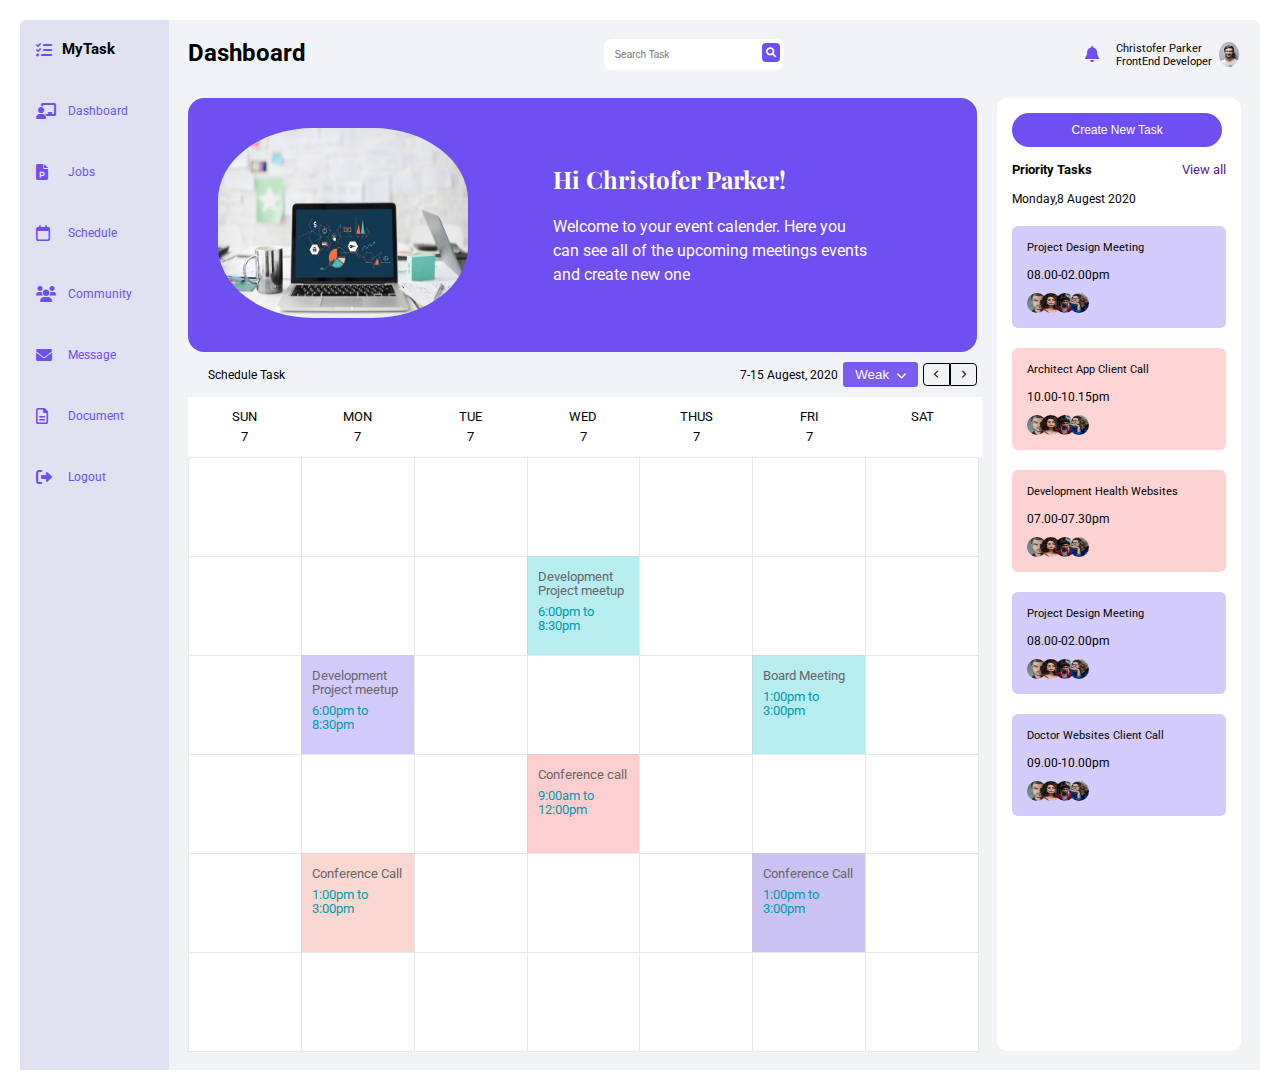
==== index.html @ c588bbf0 "dashboard design" ====
<!DOCTYPE html>
<html lang="en">
  <head>
    <meta charset="UTF-8" />
    <meta http-equiv="X-UA-Compatible" content="IE=edge" />
    <meta name="viewport" content="width=device-width, initial-scale=1.0" />
    <link rel="stylesheet" href="css/style.css" />
    <link rel="stylesheet" href="css/calenderstyle.css" />
    <link rel="stylesheet" href="css/Responsive.css">
    <link
      rel="stylesheet"
      href="https://cdnjs.cloudflare.com/ajax/libs/font-awesome/6.0.0-beta3/css/all.min.css"
    />
    <title>Dashboard Ui Kit</title>
  </head>
  <body>
    <div class="Main-body">
      <section class="my-task" id="my-task">
        <div class="task-item">
          <div class="task">
            <span><i class="fas fa-tasks"></i></span>
            <h3><a href="#">MyTask</a></h3>
          </div>
          <div class="task">
            <span><i class="fas fa-chalkboard-teacher"></i></span>
            <p><a href="#">Dashboard</a></p>
          </div>
          <div class="task">
            <span><i class="fas fa-file-powerpoint"></i></span>
            <p><a href="#">Jobs</a></p>
          </div>
          <div class="task">
            <span><i class="far fa-calendar"></i></span>
            <p><a href="#">Schedule</a></p>
          </div>
          <div class="task">
            <span><i class="fas fa-users"></i></span>
            <p><a href="#">Community</a></p>
          </div>
          <div class="task">
            <span><i class="fas fa-envelope"></i></span>
            <p><a href="#">Message</a></p>
          </div>
          <div class="task">
            <span><i class="far fa-file-alt"></i></span>
            <p><a href="#">Document</a></p>
          </div>
          <div class="task">
            <span><i class="fas fa-sign-out-alt"></i></span>
            <p><a href="#">Logout</a></p>
          </div>
        </div>
      </section>
      <section class="dashboard">
        <nav>
          <span id="mobile-button"><i class="fas fa-bars"></i></span>
          <h2>Dashboard</h2>
          <form>
            <input type="text" placeholder="Search Task" />
            <span><i class="fas fa-search"></i></span>
          </form>
          <div class="profile">
            <span><i class="fas fa-bell"></i></span>
            <div class="profile-text">
              <p>Christofer Parker</p>
              <p>FrontEnd Developer</p>
            </div>
            <img src="img/user2.jpg" width="20" height="25 alt="" />
            
          </div>
        </nav>
        <div class="dashboard-body">
          <div class="dashboard-middle-item">
            <div class="image-text">
              <div class="image-text-img">
                <img src="img/banner3.jpg" alt="" />
              </div>
              <div class="image-text-text">
                <h2>Hi Christofer Parker!</h2>
                <p>
                  Welcome to your event calender. Here you can see all of the
                  upcoming meetings events and create new one
                </p>
              </div>
            </div>
            <div class="schedule-task">
              <div class="inner-schedule-task">
                <p style="font-size: 12px;">Schedule Task</p>
                <div class="date-box">
                  <p>7-15 Augest, 2020</p>
                  <div class="dropdown">
                    <button onclick="myFunction()" class="dropbtn">Weak<i style="padding-left: 8px; font-size:10px" class="fas fa-chevron-down"></i></button>
                    <div id="myDropdown" class="dropdown-content">
                      <a href="#">Month</a>
                      <a href="#">Year</a>
                    </div>
                  </div>
                  <div class="icon">
                    <span><i class="fas fa-chevron-left"></i></i></span>
                    <span><i class="fas fa-chevron-right"></i></span>
                  </div>
                </div>
              </div>
            </div>

            <!-- calender -->
            <div id="calendar-wrap">
              <header>
              </header>
              <div id="calendar">
                <ul class="weekdays">
                  <div class="dateandweekdays">
                    <li>Sun<br/>7</li>
                
                  </div>
                  <div class="dateandweekdays">
                    <li>Mon<br/>7</li>
               
                  </div>
                  <div class="dateandweekdays">
                    <li>Tue<br/>7</li>
                
                  </div>
                  <div class="dateandweekdays">
                    <li>Wed<br/>7</li>
                 
                  </div>
                  <div class="dateandweekdays">
                    <li>Thus<br/>7</li>
                
                  </div>
                  <div class="dateandweekdays">
                    <li>Fri<br/>7</li>
                  
                  </div>
                  <div class="dateandweekdays">
                    <li>Sat</li>
                  
                  </div>   
                </ul>

                <!-- Days from previous month -->

                <ul class="days">
                  <li class="day other-month">
                 
                  </li>
                  <li class="day other-month">
                  
                   
                  </li>
                  <li class="day other-month">
                
                  </li>
                  <li class="day other-month">
                  
                  </li>
                  <li class="day other-month">
                 
                  </li>

                  <!-- Days in current month -->

                  <li class="day">
                 
                  </li>
                  <li class="day">
                   
                  </li>
                </ul>

                <!-- Row #2 -->

                <ul class="days">
                  <li class="day">
                  
                  </li>
                  <li class="day">
                    
                  </li>
                  <li class="day">
                 
                  </li>
                  <li class="day" style="background-color: #b7ecf0;">
                    <div class="event">
                      <div class="event-desc">Development Project meetup</div>
                      <div class="event-time">6:00pm to 8:30pm</div>
                    </div>
                  </li>
                  <li class="day">
                  
      
                  </li>
                  <li class="day">
                   
                  </li>
                  <li class="day">
                  
                  </li>
                </ul>

                <!-- Row #3 -->

                <ul class="days">
                  <li class="day">
                  
                  </li>
                  <li class="day" style="background-color: #d2caf9;">
                    <div class="event">
                      <div class="event-desc">Development Project meetup</div>
                      <div class="event-time">6:00pm to 8:30pm</div>
                    </div>
                  </li>
                  <li class="day">
                
                  </li>
                  <li class="day">
                  
                  </li>
                  <li class="day">
                  
                   
                  </li>
                  <li class="day" style="background-color: #b7ecf0;">
                    <div class="event">
                      <div class="event-desc">Board Meeting</div>
                      <div class="event-time">1:00pm to 3:00pm</div>
                    </div>
                  </li>
                  <li class="day">
                  
                  </li>
                </ul>

                <!-- Row #4 -->

                <ul class="days">
                  <li class="day">
                   
                  </li>
                  <li class="day">
                 
                  </li>
                  <li class="day">
                  
                  </li>
                  <li class="day" style="background-color: #fcced0;"> 
                    <div class="event">
                      <div class="event-desc">Conference call</div>
                      <div class="event-time">9:00am to 12:00pm</div>
                    </div>
                  </li>
                  <li class="day">
                  
                  </li>
                  <li class="day">
                  
                  
                  </li>
                  <li class="day">
               
                  </li>
                </ul>

                <!-- Row #5 -->

                <ul class="days">
                  <li class="day">
                
                  </li>
                  <li class="day" style="background-color: #fad7d1;">
                
                    <div class="event">
                      <div class="event-desc">Conference Call</div>
                      <div class="event-time">1:00pm to 3:00pm</div>
                    </div>
                  </li>
                  <li class="day">
                   
                  </li>
                  <li class="day">
                    
                  </li>
                  <li class="day">
                  
                  </li>
                  <li class="day" style="background-color: #cac2f1;">
                    <div class="event">
                      <div class="event-desc">Conference Call</div>
                      <div class="event-time">1:00pm to 3:00pm</div>
                    </div>
                  </li>
                  <li class="day">
                   
                  </li>
                </ul>

                <!-- Row #6 -->

                <ul class="days">
                  <li class="day">
                 
                  </li>
                  <li class="day other-month">
                  
                    <!-- Next Month -->
                  </li>
                  <li class="day other-month">
                  
                  </li>
                  <li class="day other-month">
                 
                  </li>
                  <li class="day other-month">
                  
                  </li>
                  <li class="day other-month">
                  
                  </li>
                  <li class="day other-month">
                   
                  </li>
                </ul>
              </div>
              <!-- /. calendar -->
            </div>
            <!-- /. wrap -->

            <!-- End -->
          </div>

          <div class="notification">
            <button>Create New Task</button>
            <div class="notification-task">
              <h5>Priority Tasks</h5>
              <a href="">View all</a>
            </div>
            <p>Monday,8 Augest 2020</p>
            <div class="task-box">
              <p>Project Design Meeting</p>
              <span>08.00-02.00pm</span>
              <div class="image">
                <img src="img/team1.jpg" alt=""/>
                <img src="img/team2.jpeg" alt=""/>
                <img src="img/team3.jpeg" alt=""/>
                <img src="img/team4.jpeg" alt=""/>
              </div>
            </div>
            <div class="task-box">
              <p>Architect App Client Call</p>
              <span>10.00-10.15pm</span>
              <div class="image">
                <img src="img/team1.jpg" alt=""/>
                <img src="img/team2.jpeg" alt=""/>
                <img src="img/team3.jpeg" alt=""/>
                <img src="img/team4.jpeg" alt=""/>
              </div>
            </div>
            <div class="task-box">
              <p>Development Health Websites</p>
              <span>07.00-07.30pm</span>
              <div class="image">
                <img src="img/team1.jpg" alt=""/>
                <img src="img/team2.jpeg" alt=""/>
                <img src="img/team3.jpeg" alt=""/>
                <img src="img/team4.jpeg" alt=""/>
              </div>
            </div>
            <div class="task-box">
              <p>Project Design Meeting</p>
              <span>08.00-02.00pm</span>
              <div class="image">
                <img src="img/team1.jpg" alt=""/>
                <img src="img/team2.jpeg" alt=""/>
                <img src="img/team3.jpeg" alt=""/>
                <img src="img/team4.jpeg" alt=""/>
              </div>
            </div>
            <div class="task-box">
              <p>Doctor Websites Client Call</p>
              <span>09.00-10.00pm</span>
              <div class="image">
                <img src="img/team1.jpg" alt=""/>
                <img src="img/team2.jpeg" alt=""/>
                <img src="img/team3.jpeg" alt=""/>
                <img src="img/team4.jpeg" alt=""/>
              </div>
            </div>
          </div>
        </div>
      </section>
    </div>


    <script src="js/script.js"></script>

  </body>
</html>
---- css/style.css ----
/* Google Fonts style link */
@import url("https://fonts.googleapis.com/css2?family=Lato:wght@400;700;900&family=Open+Sans:wght@300;400;500&family=Roboto:wght@100;300;400;500;700&display=swap");

@import url("https://fonts.googleapis.com/css2?family=Lato:wght@400;700;900&family=Open+Sans:wght@300;400;500&family=Playfair+Display:wght@400;500&family=Roboto:wght@100;300;400;500;700&display=swap");
* {
  margin: 0px;
  padding: 0px;
  box-sizing: border-box;
}

body {
  padding: 20px;
  font-family: "Roboto", sans-serif;
}
.Main-body {
  display: flex;
}

.Main-body .my-task {
  min-width: 12%;
  background-color: #e0e2f1;
  border-top-left-radius: 6px;
  padding: 10px;
}

.Main-body .task-item .task {
  display: flex;
  padding: 6px;
  align-items: center !important;
  justify-content: centers;
  margin-bottom: 25px;
}
.task a {
  text-decoration: none;
  color: black;
  font-size: 15px;
}
.task:hover a {
  text-decoration: none;
  color: #ffffff;
}
.Main-body .task-item .task:hover {
  background-color: #6e4ff2;
  padding: 6px;
  border-radius: 10px;
  color: #ffffff;
}
.Main-body .task-item .task:hover p a {
  color: #ffffff;
}
.Main-body .task-item .task:hover span {
  color: #ffffff;
}
.Main-body .task-item .task span {
  margin-right: 20px;
  width: 5%;
  align-items: center;
  color: #6e4ff2;
  margin-top: 5px;
}
.Main-body .task-item .task p a {
  text-decoration: none;
  padding-left: 6px;
  color: #6e4ff2;
  font-size: 12px;
}
.Main-body .dashboard {
  width: 88%;
}
.Main-body .dashboard nav {
  display: flex;
  justify-content: space-between;
}
/* style for nav */
.dashboard {
  background-color: #f2f3f7;
  padding: 19px;
  border-top-right-radius: 6px;
}
.dashboard nav {
  padding-bottom: 28px;
}
.dashboard nav #mobile-button {
  display: none;
}
.dashboard nav input {
  padding: 10px;
  border-radius: 8px;
  font-size: 10px;
  outline: none;
  min-width: 180px;
  border: none;
}
.dashboard nav form span {
  position: absolute;
  color: white;
  padding: 4px;
  font-size: 10px;
  border-radius: 4px;
  transform: translate(-22px, 4px);
  background-color: #6e4ff2;
}

.dashboard .profile {
  display: flex;
  align-items: center;
  justify-content: space-evenly;
  width: 15%;
}
.dashboard .profile p {
  font-size: 11px;
  padding-right: 5px;
}
.dashboard .profile img {
  border-radius: 100%;
}
.dashboard .profile span {
  padding-right: 15px;
  color: #6e4ff2;
}
/* End */
/* style for dashboard body */
.dashboard-body {
  display: flex;
}
.dashboard-body .dashboard-middle-item .image-text {
  align-items: center;
  display: flex;
  padding: 30px;
  border-radius: 16px;
  justify-content: space-between;
  margin-right: 20px;
  background-color: #6e4ff2;
}

.dashboard-body .dashboard-middle-item .image-text .image-text-img {
  width: 34%;
}
.dashboard-body .image-text .image-text-img img {
  border-radius: 38%;
  width: 250px;
  height: 190px;
}
.dashboard-body .dashboard-middle-item .image-text .image-text-text {
  width: 54%;
}
.dashboard-body .dashboard-middle-item .image-text .image-text-text h2 {
  padding-bottom: 20px;
  color: white;
  font-family: "Playfair Display", serif;
}
.dashboard-body .dashboard-middle-item .image-text .image-text-text p {
  max-width: 80%;
  line-height: 1.5rem;
  color: white;
}
/* End */

/* style for notification */
.notification {
  background-color: #ffffff;
  padding: 15px;
  position: relative;
  width: 30%;
  border-radius: 10px;
}
.notification button {
  padding: 10px 33px;
  border-radius: 20px;
  color: white;
  font-size: 12px;
  min-width: 210px;
  background-color: #6e4ff2;
  margin-bottom: 15px;
  border: none;
}

.notification-task {
  display: flex;
  justify-content: space-between;
}
.notification-task a {
  text-decoration: none;
  font-size: 13px;
}
.notification-task h5 {
  padding-bottom: 15px;
}
.notification .task-box {
  margin-top: 20px;
  background-color: #d3cbfa;
  padding: 15px;
  border-radius: 6px;
}
.notification .task-box .image {
  display: flex;
  margin-top: 10px;
}
.notification .task-box .image img:nth-of-type(1) {
  margin-left: 0px;
}
.notification .task-box .image img {
  border-radius: 50%;
  width: 20px;
  height: 20px;
  margin-left: -10px;
  margin-right: 4px;
}
.notification .task-box:nth-of-type(3) {
  margin-top: 20px;
  background-color: #fed4d5;
  padding: 15px;
  border-radius: 6px;
}
.notification .task-box:nth-of-type(4) {
  margin-top: 20px;
  background-color: #bfeff3;
  padding: 15px;
  border-radius: 6px;
}
.notification .task-box:nth-of-type(4) {
  margin-top: 20px;
  background-color: #fcd2d3;
  padding: 15px;
  border-radius: 6px;
}
.notification p {
  font-size: 12px;
}
.notification .task-box p {
  padding-bottom: 10px;
  font-size: 11px;
}
.notification .task-box span {
  font-size: 12px;
}
/* End */

/* style for schedule task */
.schedule-task {
  padding: 10px 20px;
}
.inner-schedule-task {
  display: flex;
  justify-content: space-between;
  align-items: center;
}
.inner-schedule-task .date-box {
  display: flex;
  align-items: center;
}
.date-box p {
  margin-right: 5px;
  font-size: 12px;
}
.date-box .dropbtn {
  padding: 5px 12px;
  border-radius: 3px;
  margin-right: 5px;
  border: none;
  color: white;
  background-color: #7a5cf0;
}

.dropdown {
  position: relative;
  display: inline-block;
}

/* Dropdown Content */
.dropdown-content {
  display: none;
  position: absolute;
  background-color: #f9f9f9;
  border-radius: 5px;
  min-width: 100px;
  box-shadow: 0px 8px 16px 0px rgba(0, 0, 0, 0.2);
}

/* Links inside the dropdown */
.dropdown-content a {
  color: black;
  padding: 10px 12px;
  text-decoration: none;
  display: block;
  font-size: 13px;
}

/* dropdown  hover */
.dropdown-content a:hover {
  background-color: #7a5cf0;
  color: white;
}

.show {
  display: block;
}

.date-box .icon {
  display: flex;
  align-items: center;
}

.date-box span {
  border: 1px solid;
  border-top-left-radius: 4px;
  border-bottom-left-radius: 4px;

  padding: 6px 10px;
  font-size: 8px;
}
.date-box span:nth-of-type(2) {
  border: 1px solid;
  border-top-right-radius: 4px;
  border-bottom-right-radius: 4px;
  border-top-left-radius: 0px;
  border-bottom-left-radius: 0px;
  padding: 6px 10px;
  font-size: 8px;
}
/* End */
---- css/calenderstyle.css ----
#calendar-wrap {
  margin-right: 15px;
}

#calendar {
  width: 100%;
}

#calendar a {
  color: #8e352e;
  text-decoration: none;
}

#calendar ul {
  list-style: none;
  padding: 0;
  margin: 0;
  width: 100%;
}

#calendar li {
  display: block;
  float: left;
  width: 14.342%;
  padding: 5px;
  box-sizing: border-box;
  border: 1px solid rgba(204, 204, 204, 0.445);
  margin-right: -1px;
  margin-bottom: -1px;
}

#calendar ul.weekdays {
  height: 60px;
  background: white;
}
#calendar ul.weekdays li {
  text-align: center;
  text-transform: uppercase;
  line-height: 20px;
  border: none !important;
  padding: 10px 6px;
  color: black;
  font-size: 13px;
}

#calendar .days li {
  height: 100px;
  background-color: white;
}

#calendar .days li:hover {
  background: #d3d3d3;
}

#calendar .date {
  text-align: center;
  margin-bottom: 5px;
  padding: 4px;
  background: #333;
  color: #fff;
  width: 20px;
  border-radius: 50%;
  float: right;
}

#calendar .event {
  clear: both;
  display: block;
  font-size: 13px;
  border-radius: 4px;
  padding: 5px;
  line-height: 14px;
  color: #009aaf;
  text-decoration: none;
}

#calendar .event-desc {
  color: #666;
  margin: 3px 0 7px 0;
  text-decoration: none;
}

#calendar .other-month {
  background: #f5f5f5;
  color: #666;
}

/* ============================
				Mobile Responsiveness
   ============================*/

@media (max-width: 768px) {
  #calendar .weekdays,
  #calendar .other-month {
    display: none;
  }

  #calendar li {
    height: auto !important;
    border: 1px solid #ededed;
    width: 100%;
    padding: 10px;
    margin-bottom: -1px;
  }

  #calendar .date {
    float: none;
  }
}
---- css/Responsive.css ----
@media (max-width: 1295.98px) {
}

@media (max-width: 1199.98px) {
  .dashboard-body .dashboard-middle-item .image-text .image-text-text {
    width: 47%;
  }
}
@media (max-width: 1130px) {
  .dashboard .profile {
    display: flex;
    align-items: center;
    justify-content: space-evenly;
    width: 25%;
  }
  .dashboard-body .image-text .image-text-img img {
    border-radius: 38%;
    width: 210px;
    height: 150px;
  }
  .dashboard-body .dashboard-middle-item .image-text .image-text-text p {
    max-width: 100%;
    font-size: 13px;
    line-height: 1.5rem;
    color: white;
  }
  .dashboard-body .dashboard-middle-item .image-text .image-text-text h2 {
    padding-bottom: 20px;
    color: white;
    font-size: 20px;
  }
}
@media (max-width: 1040px) {
  .dashboard-body .image-text .image-text-img img {
    border-radius: 38%;
    width: 170px;
    height: 137px;
  }
  .dashboard-body .dashboard-middle-item .image-text .image-text-text h2 {
    padding-bottom: 20px;
    color: white;
    font-size: 18px;
  }
  .notification button {
    padding: 10px 33px;
    border-radius: 20px;
    color: white;
    font-size: 12px;
    min-width: 180px;
    background-color: #6e4ff2;
    margin-bottom: 15px;
    border: none;
  }
}

@media (max-width: 991.98px) {
  .dashboard-body .dashboard-middle-item .image-text {
    align-items: center;
    display: flex;
    padding: 18px;
    border-radius: 16px;
    justify-content: space-between;
    margin-right: 20px;
    background-color: #6e4ff2;
  }
  .notification button {
    padding: 10px 33px;
    border-radius: 20px;
    color: white;
    font-size: 12px;
    min-width: 165px;
    background-color: #6e4ff2;
    margin-bottom: 15px;
    border: none;
  }
}
@media (max-width: 899px) {
  .dashboard .profile {
    display: flex;
    align-items: center;
    justify-content: space-evenly;
    width: 33%;
  }
  .dashboard-body .dashboard-middle-item .image-text {
    align-items: center;
    display: flex;
    padding: 11px;
    border-radius: 16px;
    justify-content: space-between;
    margin-right: 20px;
    background-color: #6e4ff2;
  }
  .notification button {
    padding: 10px 33px;
    border-radius: 20px;
    color: white;
    font-size: 8px;
    min-width: 132px;
    background-color: #6e4ff2;
    margin-bottom: 15px;
    border: none;
  }
  item .image-text .image-text-text h2 {
    padding-bottom: 6px;
    color: white;
    font-size: 15px;
  }
  .dashboard-body .dashboard-middle-item .image-text .image-text-text p {
    max-width: 100%;
    font-size: 11px;
    line-height: 1.2rem;
    color: white;
  }
  .dashboard-body .image-text .image-text-img img {
    border-radius: 38%;
    width: 130px;
    height: 117px;
  }
}

@media (max-width: 768px) {
  .my-task {
    display: flex;
  }
  .Main-body .task-item .task p a {
    text-decoration: none;
    padding-left: 6px;
    color: #6e4ff2;
    font-size: 9px;
  }
  .Main-body .task-item .task span {
    margin-right: 20px;
    width: 5%;
    align-items: center;
    font-size: 10px;
    color: #6e4ff2;
    margin-top: 5px;
  }
  .Main-body .dashboard nav {
    display: flex;
    align-items: center;
    justify-content: space-between;
  }
  .Main-body .task-item .task {
    display: flex;
    padding: 5px;
    align-items: center !important;
    justify-content: centers;
    margin-bottom: 0px;
  }
  .Main-body .task-item .task:hover {
    background-color: #6e4ff2;
    padding: 5px;
    border-radius: 10px;
    color: #ffffff;
  }
  nav h2 {
    font-size: 14px;
  }
  .schedule-task {
    padding: 5px;
  }
  .inner-schedule-task p {
    font-size: 9px !important;
  }
  .inner-schedule-task {
    display: flex;
    align-items: center;
    justify-content: space-evenly;
  }
  .date-box .dropbtn {
    padding: 4px 10px;
    border-radius: 5px;
    margin-right: 5px;
    border: none;
    font-size: 9px;
    color: white;
    background-color: #7a5cf0;
  }
  .date-box span {
    border: 1px solid;
    border-top-left-radius: 5px;
    border-bottom-left-radius: 5px;
    padding: 3px 8px;
    font-size: 8px;
  }
  .date-box span:nth-of-type(2) {
    border: 1px solid;
    border-top-right-radius: 5px;
    border-bottom-right-radius: 5px;
    border-top-left-radius: 0px;
    border-bottom-left-radius: 0px;
    padding: 3px 8px;
    font-size: 8px;
  }
  .dashboard .profile p {
    font-size: 8px;
    padding-right: 5px;
  }
  .dashboard-body .dashboard-middle-item .image-text .image-text-text h2 {
    padding-bottom: 10px;
    color: white;
    font-size: 14px;
  }
  .dashboard-body .image-text .image-text-img img {
    border-radius: 38%;
    width: 100px;
    height: 88px;
  }
  .dashboard-body .dashboard-middle-item .image-text .image-text-text p {
    max-width: 100%;
    font-size: 10px;
    line-height: 1rem;
    color: white;
  }
  .notification {
    background-color: #ffffff;
    padding: 8px;
    width: 30%;
    border-radius: 10px;
  }
  .notification-task h5 {
    padding-bottom: 15px;
    font-size: 8px;
  }
  .notification-task a {
    text-decoration: none;
    font-size: 8px;
  }
  .notification p {
    font-size: 9px;
  }
  .notification .task-box {
    margin-top: 20px;
    background-color: #d3cbfa;
    padding: 4px;
    border-radius: 6px;
  }
  .notification .task-box p {
    padding-bottom: 10px;
    font-size: 8px;
  }
  .notification .task-box span {
    font-size: 8px;
  }
  .notification .task-box .image img {
    border-radius: 50%;
    width: 15px;
    height: 14px;
    margin-left: -10px;
    margin-right: 4px;
  }
}

@media (max-width: 660px) {
  .dashboard-body {
    display: flex;
    flex-direction: column;
  }

  .notification {
    background-color: #ffffff;
    padding: 8px;
    width: 100%;
    margin-top: 20px;
    border-radius: 10px;
  }
}

@media (max-width: 576px) {
  .dashboard nav #mobile-button {
    display: block;
  }
  .my-task {
    display: none;
  }

  .my-task.show {
    display: flex !important;
    flex-direction: column;
  }
  body {
    padding: 0px;
    font-family: "Roboto", sans-serif;
  }
  .notification {
    margin-top: 30px;
    background-color: #ffffff;
    padding: 8px;
    width: 100%;
    border-radius: 10px;
  }
  .Main-body {
    display: block;
  }
  .Main-body .dashboard {
    width: 100%;
  }
  nav h2 {
    font-size: 14px;
    display: none;
  }
  .dashboard .profile {
    display: none;
    align-items: center;
    justify-content: space-evenly;
    width: 33%;
  }
  .dashboard-body .dashboard-middle-item .image-text {
    align-items: center;
    display: flex;
    padding: 10px;
    width: 100%;
    flex-direction: column;
    border-radius: 16px;
    justify-content: space-between;
    margin-right: 20px;
    background-color: #6e4ff2;
    margin-bottom: 15px;
  }
  .dashboard-body .dashboard-middle-item .image-text .image-text-img {
    width: 100%;
    text-align: center;
    margin-bottom: 20px;
  }
  .dashboard-body .image-text .image-text-img img {
    border-radius: 38%;
    width: 150px;
    height: 100px;
  }
  .dashboard-body .dashboard-middle-item .image-text .image-text-text {
    width: 100%;
    text-align: center;
  }
  .notification button {
    padding: 10px 33px;
    border-radius: 20px;
    color: white;
    font-size: 11px;
    min-width: 162px;
    background-color: #6e4ff2;
    margin-bottom: 15px;
    border: none;
  }
  .notification {
    margin-top: 30px;
    padding-top: 20px;
    background-color: #ffffff;
    padding: 8px;
    width: 100%;
    text-align: center;
    border-radius: 10px;
  }
  .notification-task h5 {
    padding-bottom: 15px;
    font-size: 13px;
  }
  .notification-task a {
    text-decoration: none;
    font-size: 14px;
  }
  .notification p {
    font-size: 15px;
  }
  .notification .task-box {
    margin-top: 20px;
    background-color: #d3cbfa;
    padding: 16px;
    border-radius: 6px;
  }
  .notification .task-box .image img {
    border-radius: 50%;
    width: 25px;
    height: 25px;
    margin-left: 0px;
    margin-right: 4px;
  }
  .notification .task-box p {
    padding-bottom: 10px;
    font-size: 14px;
  }
  .notification .task-box span {
    font-size: 15px;
  }
  .notification .task-box .image {
    display: flex;
    margin-top: 10px;
    justify-content: center;
  }
  #calendar-wrap {
    margin-right: 0px;
  }
  .inner-schedule-task p {
    font-size: 12px !important;
    margin-bottom: 10px;
  }
  .inner-schedule-task {
    display: flex;
    flex-direction: column;
    align-items: center;
    justify-content: space-evenly;
  }
  .date-box .dropbtn {
    padding: 5px 18px;
    border-radius: 5px;
    margin-right: 5px;
    border: none;
    font-size: 11px;
    color: white;
    background-color: #7a5cf0;
  }
  .days {
    margin-bottom: 20px !important;
  }
  .Main-body .task-item .task p a {
    text-decoration: none;
    padding-left: 6px;
    color: #6e4ff2;
    font-size: 11px;
  }
  .Main-body .task-item .task span {
    margin-right: 20px;
    width: 5%;
    align-items: center;
    font-size: 12px;
    color: #6e4ff2;
    margin-top: 5px;
  }
}
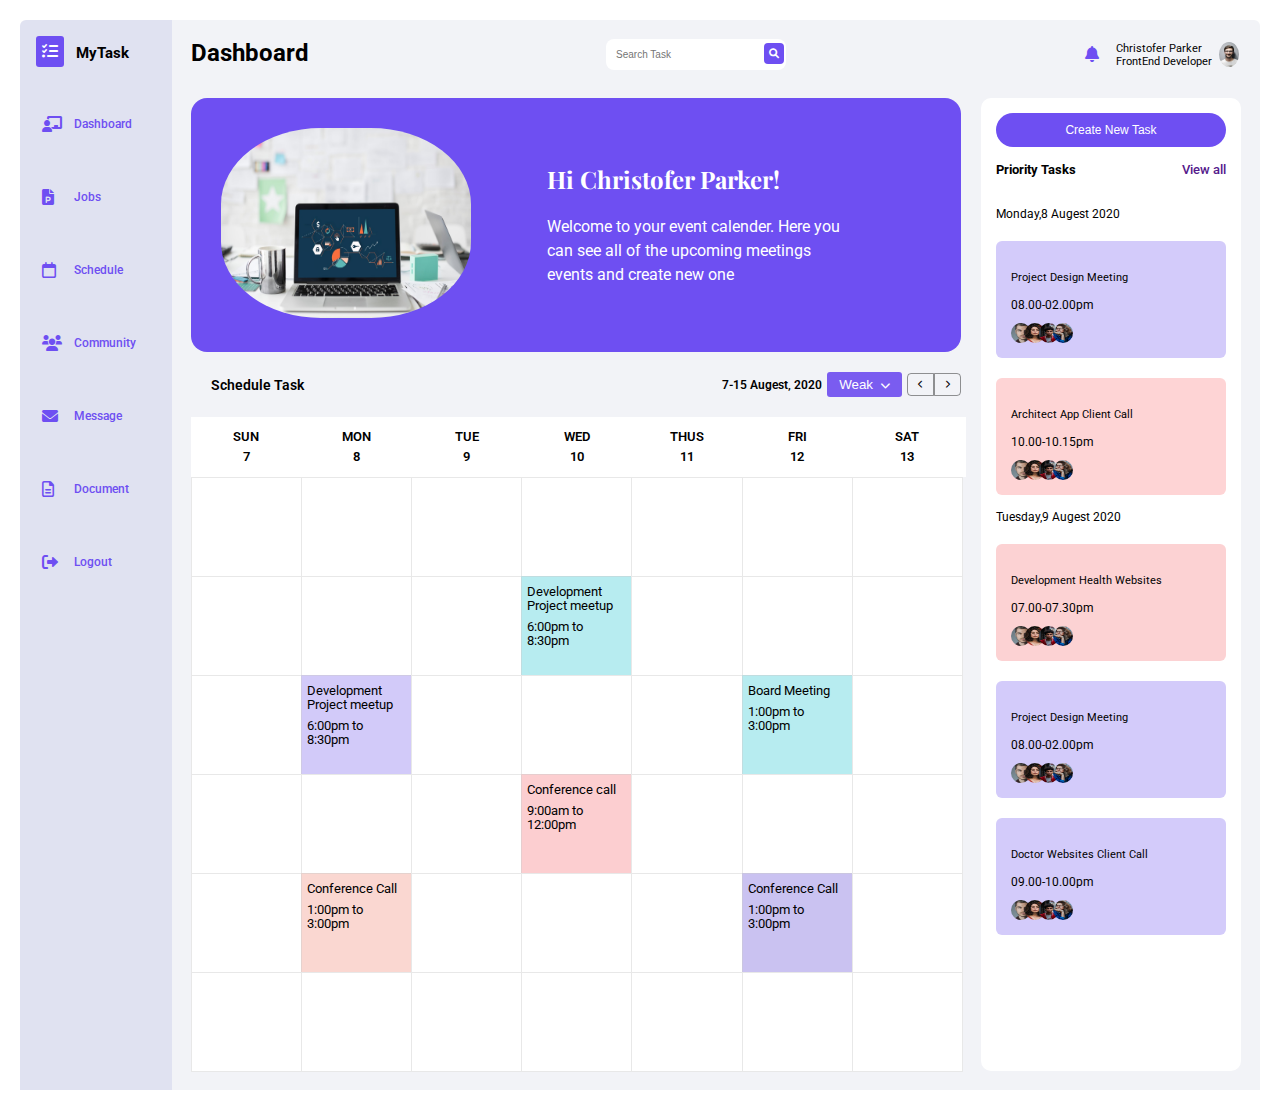
==== commit 08d85847: "first commit" ====
--- a/index.html
+++ b/index.html
@@ -17,7 +17,7 @@
     <div class="Main-body">
       <section class="my-task" id="my-task">
         <div class="task-item">
-          <div class="task">
+          <div class="task-head">
             <span><i class="fas fa-tasks"></i></span>
             <h3><a href="#">MyTask</a></h3>
           </div>
@@ -85,7 +85,7 @@
             </div>
             <div class="schedule-task">
               <div class="inner-schedule-task">
-                <p style="font-size: 12px;">Schedule Task</p>
+                <p style="font-size: 14px; ">Schedule Task</p>
                 <div class="date-box">
                   <p>7-15 Augest, 2020</p>
                   <div class="dropdown">
@@ -105,8 +105,7 @@
 
             <!-- calender -->
             <div id="calendar-wrap">
-              <header>
-              </header>
+          
               <div id="calendar">
                 <ul class="weekdays">
                   <div class="dateandweekdays">
@@ -114,27 +113,27 @@
                 
                   </div>
                   <div class="dateandweekdays">
-                    <li>Mon<br/>7</li>
+                    <li>Mon<br/>8</li>
                
                   </div>
                   <div class="dateandweekdays">
-                    <li>Tue<br/>7</li>
-                
-                  </div>
-                  <div class="dateandweekdays">
-                    <li>Wed<br/>7</li>
-                 
-                  </div>
-                  <div class="dateandweekdays">
-                    <li>Thus<br/>7</li>
-                
-                  </div>
-                  <div class="dateandweekdays">
-                    <li>Fri<br/>7</li>
-                  
-                  </div>
-                  <div class="dateandweekdays">
-                    <li>Sat</li>
+                    <li>Tue<br/>9</li>
+                
+                  </div>
+                  <div class="dateandweekdays">
+                    <li>Wed<br/>10</li>
+                 
+                  </div>
+                  <div class="dateandweekdays">
+                    <li>Thus<br/>11</li>
+                
+                  </div>
+                  <div class="dateandweekdays">
+                    <li>Fri<br/>12</li>
+                  
+                  </div>
+                  <div class="dateandweekdays">
+                    <li>Sat<br/>13</li>
                   
                   </div>   
                 </ul>
@@ -356,6 +355,7 @@
                 <img src="img/team4.jpeg" alt=""/>
               </div>
             </div>
+            <p>Tuesday,9 Augest 2020</p>
             <div class="task-box">
               <p>Development Health Websites</p>
               <span>07.00-07.30pm</span>
@@ -366,6 +366,7 @@
                 <img src="img/team4.jpeg" alt=""/>
               </div>
             </div>
+          
             <div class="task-box">
               <p>Project Design Meeting</p>
               <span>08.00-02.00pm</span>
--- a/css/style.css
+++ b/css/style.css
@@ -30,10 +30,35 @@
   justify-content: centers;
   margin-bottom: 25px;
 }
-.task a {
+
+.Main-body .task-item .task-head {
+  display: flex;
+  padding: 6px;
+  align-items: center !important;
+  justify-content: centers;
+  margin-bottom: 25px;
+}
+.Main-body .task-item .task-head a {
   text-decoration: none;
   color: black;
   font-size: 15px;
+  padding-left: 6px;
+  font-weight: 700;
+}
+.Main-body .task-item .task-head span {
+  padding: 6px;
+  background-color: #6e4ff2;
+  border-radius: 3px;
+  color: white;
+}
+
+.Main-body .task-item .task-head h3 {
+  padding-left: 6px;
+}
+.task a {
+  text-decoration: none;
+  color: black;
+  font-size: 15px;
 }
 .task:hover a {
   text-decoration: none;
@@ -41,9 +66,11 @@
 }
 .Main-body .task-item .task:hover {
   background-color: #6e4ff2;
-  padding: 6px;
   border-radius: 10px;
   color: #ffffff;
+}
+.Main-body .task-item .task p a {
+  font-weight: 500;
 }
 .Main-body .task-item .task:hover p a {
   color: #ffffff;
@@ -55,6 +82,7 @@
   margin-right: 20px;
   width: 5%;
   align-items: center;
+  padding: 6px;
   color: #6e4ff2;
   margin-top: 5px;
 }
@@ -94,7 +122,7 @@
 .dashboard nav form span {
   position: absolute;
   color: white;
-  padding: 4px;
+  padding: 5px;
   font-size: 10px;
   border-radius: 4px;
   transform: translate(-22px, 4px);
@@ -137,7 +165,7 @@
   width: 34%;
 }
 .dashboard-body .image-text .image-text-img img {
-  border-radius: 38%;
+  border-radius: 40%;
   width: 250px;
   height: 190px;
 }
@@ -169,7 +197,7 @@
   border-radius: 20px;
   color: white;
   font-size: 12px;
-  min-width: 210px;
+  min-width: 230px;
   background-color: #6e4ff2;
   margin-bottom: 15px;
   border: none;
@@ -182,9 +210,13 @@
 .notification-task a {
   text-decoration: none;
   font-size: 13px;
+  font-weight: 500;
 }
 .notification-task h5 {
   padding-bottom: 15px;
+}
+.notification p {
+  padding-top: 15px;
 }
 .notification .task-box {
   margin-top: 20px;
@@ -237,8 +269,11 @@
 /* End */
 
 /* style for schedule task */
-.schedule-task {
-  padding: 10px 20px;
+.inner-schedule-task {
+  padding: 20px 20px;
+}
+.schedule-task p {
+  font-weight: 600;
 }
 .inner-schedule-task {
   display: flex;
@@ -305,6 +340,7 @@
   border: 1px solid;
   border-top-left-radius: 4px;
   border-bottom-left-radius: 4px;
+  border-color: rgba(0, 0, 0, 0.411);
 
   padding: 6px 10px;
   font-size: 8px;
@@ -316,6 +352,7 @@
   border-top-left-radius: 0px;
   border-bottom-left-radius: 0px;
   padding: 6px 10px;
+  border-color: rgba(0, 0, 0, 0.411);
   font-size: 8px;
 }
 /* End */
--- a/css/calenderstyle.css
+++ b/css/calenderstyle.css
@@ -22,7 +22,7 @@
   display: block;
   float: left;
   width: 14.342%;
-  padding: 5px;
+  padding: 3px;
   box-sizing: border-box;
   border: 1px solid rgba(204, 204, 204, 0.445);
   margin-right: -1px;
@@ -41,6 +41,7 @@
   padding: 10px 6px;
   color: black;
   font-size: 13px;
+  font-weight: 600;
 }
 
 #calendar .days li {
@@ -68,14 +69,14 @@
   display: block;
   font-size: 13px;
   border-radius: 4px;
-  padding: 5px;
+  padding: 2px;
   line-height: 14px;
   color: #009aaf;
   text-decoration: none;
 }
 
 #calendar .event-desc {
-  color: #666;
+  color: black;
   margin: 3px 0 7px 0;
   text-decoration: none;
 }
@@ -83,6 +84,10 @@
 #calendar .other-month {
   background: #f5f5f5;
   color: #666;
+}
+
+.event-time {
+  color: black;
 }
 
 /* ============================
--- a/css/Responsive.css
+++ b/css/Responsive.css
@@ -115,6 +115,12 @@
     border-radius: 38%;
     width: 130px;
     height: 117px;
+  }
+  #calendar .event-desc {
+    font-size: 10px;
+    color: #666;
+    margin: 3px 0 7px 0;
+    text-decoration: none;
   }
 }
 
@@ -392,8 +398,9 @@
   }
   .inner-schedule-task p {
     font-size: 12px !important;
-    margin-bottom: 10px;
-  }
+    margin-bottom: 5px;
+  }
+
   .inner-schedule-task {
     display: flex;
     flex-direction: column;
@@ -408,6 +415,12 @@
     font-size: 11px;
     color: white;
     background-color: #7a5cf0;
+  }
+  .date-box span {
+    border-color: rgba(0, 0, 0, 0.411);
+  }
+  .date-box span:nth-of-type(2) {
+    border-color: rgba(0, 0, 0, 0.411);
   }
   .days {
     margin-bottom: 20px !important;
@@ -422,7 +435,7 @@
     margin-right: 20px;
     width: 5%;
     align-items: center;
-    font-size: 12px;
+    font-size: 15px;
     color: #6e4ff2;
     margin-top: 5px;
   }
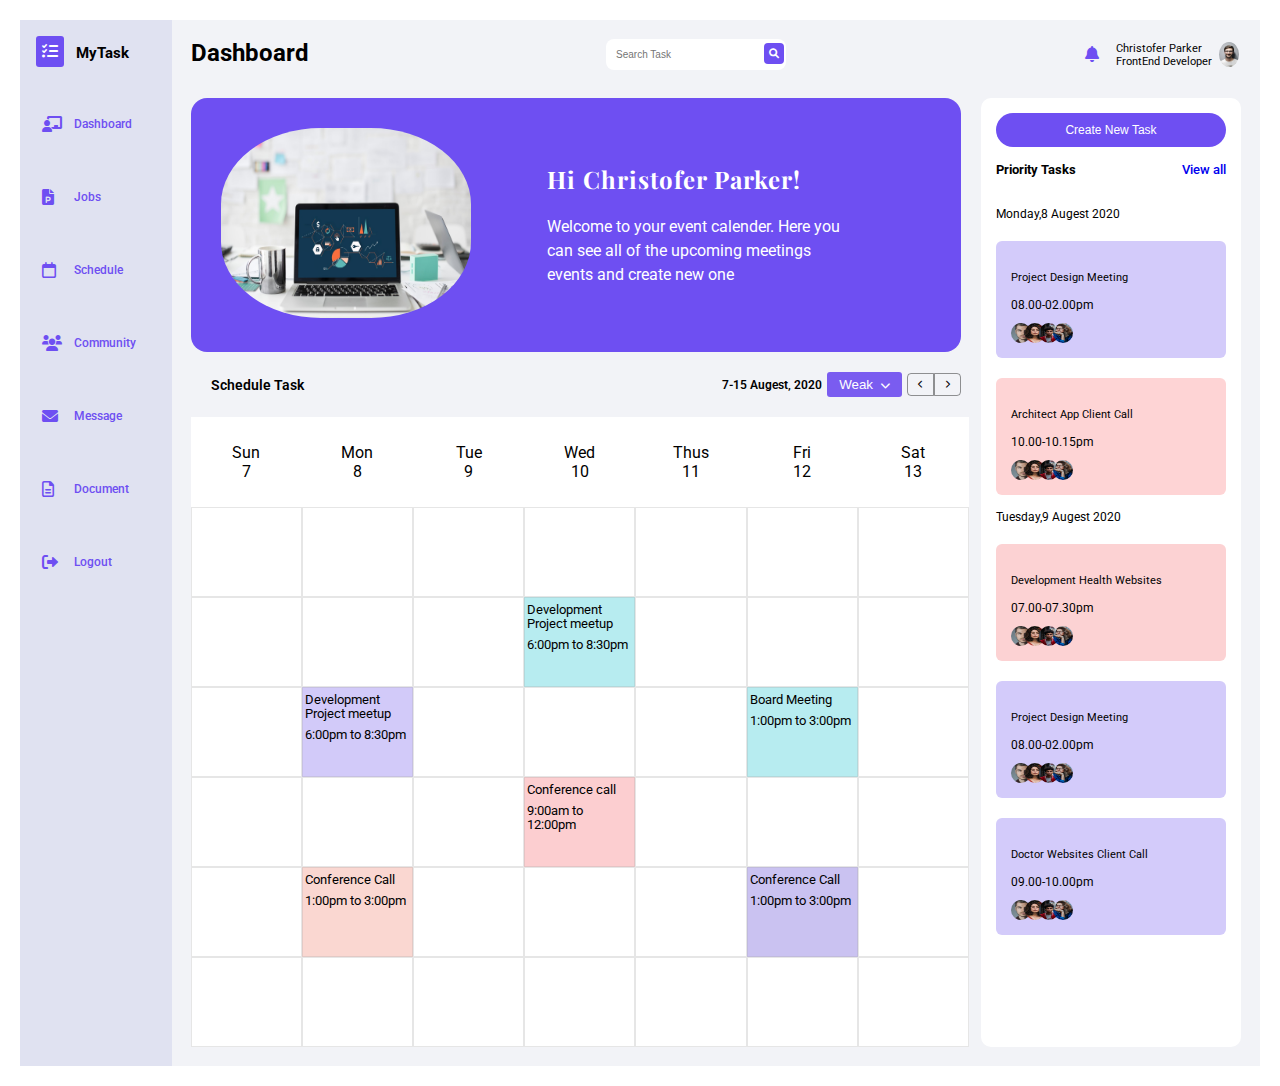
==== commit 1fb340af: "commit" ====
--- a/index.html
+++ b/index.html
@@ -5,7 +5,7 @@
     <meta http-equiv="X-UA-Compatible" content="IE=edge" />
     <meta name="viewport" content="width=device-width, initial-scale=1.0" />
     <link rel="stylesheet" href="css/style.css" />
-    <link rel="stylesheet" href="css/calenderstyle.css" />
+    <link rel="stylesheet" href="css/updatedcalender.css">
     <link rel="stylesheet" href="css/Responsive.css">
     <link
       rel="stylesheet"
@@ -20,6 +20,8 @@
           <div class="task-head">
             <span><i class="fas fa-tasks"></i></span>
             <h3><a href="#">MyTask</a></h3>
+            <span id="mobile-cross-button"><i class="fas fa-times"></i></span>
+
           </div>
           <div class="task">
             <span><i class="fas fa-chalkboard-teacher"></i></span>
@@ -107,32 +109,32 @@
             <div id="calendar-wrap">
           
               <div id="calendar">
-                <ul class="weekdays">
-                  <div class="dateandweekdays">
+                <ul class="days">
+                  <div class="day">
                     <li>Sun<br/>7</li>
                 
                   </div>
-                  <div class="dateandweekdays">
+                  <div class="day">
                     <li>Mon<br/>8</li>
                
                   </div>
-                  <div class="dateandweekdays">
+                  <div class="day">
                     <li>Tue<br/>9</li>
                 
                   </div>
-                  <div class="dateandweekdays">
+                  <div class="day">
                     <li>Wed<br/>10</li>
                  
                   </div>
-                  <div class="dateandweekdays">
+                  <div class="day">
                     <li>Thus<br/>11</li>
                 
                   </div>
-                  <div class="dateandweekdays">
+                  <div class="day">
                     <li>Fri<br/>12</li>
                   
                   </div>
-                  <div class="dateandweekdays">
+                  <div class="day">
                     <li>Sat<br/>13</li>
                   
                   </div>   
@@ -332,7 +334,7 @@
             <button>Create New Task</button>
             <div class="notification-task">
               <h5>Priority Tasks</h5>
-              <a href="">View all</a>
+              <a href="./Priority-Task.html">View all</a>
             </div>
             <p>Monday,8 Augest 2020</p>
             <div class="task-box">
--- a/css/style.css
+++ b/css/style.css
@@ -19,8 +19,13 @@
 .Main-body .my-task {
   min-width: 12%;
   background-color: #e0e2f1;
-  border-top-left-radius: 6px;
+
   padding: 10px;
+}
+.Main-body .task-head #mobile-cross-button {
+  background-color: transparent;
+  color: black;
+  padding-top: 10px;
 }
 
 .Main-body .task-item .task {
@@ -38,6 +43,9 @@
   justify-content: centers;
   margin-bottom: 25px;
 }
+#mobile-cross-button {
+  display: none;
+}
 .Main-body .task-item .task-head a {
   text-decoration: none;
   color: black;
@@ -92,6 +100,7 @@
   color: #6e4ff2;
   font-size: 12px;
 }
+
 .Main-body .dashboard {
   width: 88%;
 }
@@ -103,7 +112,6 @@
 .dashboard {
   background-color: #f2f3f7;
   padding: 19px;
-  border-top-right-radius: 6px;
 }
 .dashboard nav {
   padding-bottom: 28px;
@@ -176,6 +184,7 @@
   padding-bottom: 20px;
   color: white;
   font-family: "Playfair Display", serif;
+  letter-spacing: 1px;
 }
 .dashboard-body .dashboard-middle-item .image-text .image-text-text p {
   max-width: 80%;
--- a/css/updatedcalender.css
+++ b/css/updatedcalender.css
@@ -0,0 +1,120 @@
+@import url("https://fonts.googleapis.com/css2?family=Lato:wght@400;700;900&family=Roboto:wght@100;300;400;500;700&display=swap");
+#calendar-wrap {
+  margin-right: 15px;
+}
+
+#calendar {
+  width: 100%;
+}
+
+#calendar a {
+  color: #8e352e;
+  text-decoration: none;
+}
+
+#calendar ul {
+  list-style: none;
+  padding: 0;
+  margin: 0;
+  width: 100%;
+}
+
+.weekdays {
+  display: flex;
+  justify-content: space-evenly;
+  padding: 20px;
+}
+
+.dateandweekdays {
+  display: flex;
+
+  min-width: 14.5%;
+  flex-direction: column;
+  align-items: center;
+}
+
+.days {
+  display: flex;
+}
+
+.days:nth-of-type(1) .day {
+  background-color: white;
+  text-align: center;
+  display: flex;
+  flex-direction: column;
+  border: none;
+  align-items: center;
+  justify-content: center;
+}
+
+.day {
+  min-width: 14.342%;
+  background-color: white;
+  border: 0.5px solid rgba(167, 167, 167, 0.287);
+  height: 90px;
+}
+#calendar .event {
+  clear: both;
+  display: block;
+  font-size: 13px;
+  border-radius: 4px;
+  padding: 2px;
+  line-height: 14px;
+  color: #009aaf;
+  text-decoration: none;
+}
+
+#calendar .event-desc {
+  color: black;
+  margin: 3px 0 7px 0;
+  text-decoration: none;
+}
+
+.event-time {
+  color: black;
+}
+
+/* 
+				Mobile Responsiveness
+*/
+
+/* @media (max-width: 768px) {
+  #calendar .weekdays,
+  #calendar .other-month {
+  }
+
+
+  .dateandweekdays{
+    min-width: ;
+  }
+
+  #calendar .day {
+    height: auto !important;
+    border: 1px solid #ededed;
+    width: 100% !important;
+    padding: 10px;
+    margin-bottom: -1px;
+  }
+} */
+
+@media (max-width: 576px) {
+  #calendar .event-desc {
+    font-size: 7px;
+    color: #666;
+    margin: 3px 0 7px 0;
+    text-decoration: none;
+  }
+  #calendar .event {
+    clear: both;
+    display: block;
+    font-size: 8px;
+    border-radius: 4px;
+    padding: 2px;
+    line-height: 14px;
+    color: #009aaf;
+    text-decoration: none;
+  }
+  .days:nth-of-type(1) li {
+    font-size: 12px;
+  }
+}
--- a/css/Responsive.css
+++ b/css/Responsive.css
@@ -259,6 +259,14 @@
 }
 
 @media (max-width: 660px) {
+  .Main-body .my-task {
+    display: block;
+    position: fixed;
+    left: -45%;
+    min-width: 12%;
+    background-color: #e0e2f1;
+    padding: 10px;
+  }
   .dashboard-body {
     display: flex;
     flex-direction: column;
@@ -277,8 +285,12 @@
   .dashboard nav #mobile-button {
     display: block;
   }
-  .my-task {
-    display: none;
+  #mobile-cross-button {
+    display: block;
+  }
+  .dashboard {
+    background-color: #f2f3f7;
+    padding: 8px;
   }
 
   .my-task.show {
@@ -297,7 +309,7 @@
     border-radius: 10px;
   }
   .Main-body {
-    display: block;
+    display: flex;
   }
   .Main-body .dashboard {
     width: 100%;
@@ -337,6 +349,9 @@
   .dashboard-body .dashboard-middle-item .image-text .image-text-text {
     width: 100%;
     text-align: center;
+  }
+  .dashboard-body .dashboard-middle-item .image-text .image-text-text p {
+    font-size: 12px;
   }
   .notification button {
     padding: 10px 33px;
@@ -422,14 +437,12 @@
   .date-box span:nth-of-type(2) {
     border-color: rgba(0, 0, 0, 0.411);
   }
-  .days {
-    margin-bottom: 20px !important;
-  }
+
   .Main-body .task-item .task p a {
     text-decoration: none;
     padding-left: 6px;
     color: #6e4ff2;
-    font-size: 11px;
+    font-size: 13px;
   }
   .Main-body .task-item .task span {
     margin-right: 20px;
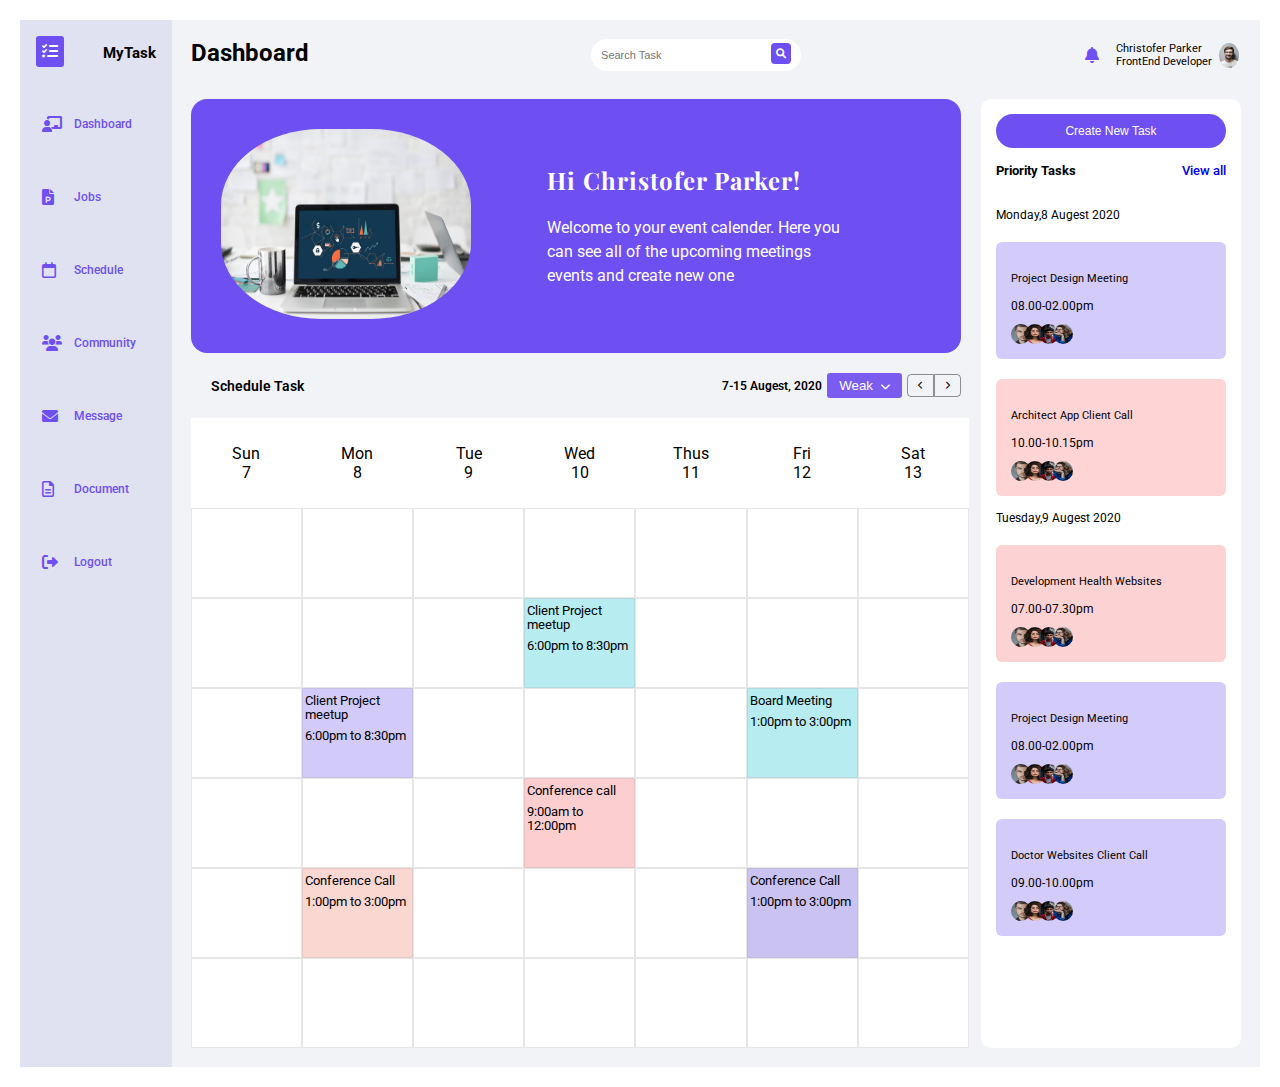
==== commit a479f028: "commit" ====
--- a/index.html
+++ b/index.html
@@ -184,7 +184,7 @@
                   </li>
                   <li class="day" style="background-color: #b7ecf0;">
                     <div class="event">
-                      <div class="event-desc">Development Project meetup</div>
+                      <div class="event-desc">Client Project meetup</div>
                       <div class="event-time">6:00pm to 8:30pm</div>
                     </div>
                   </li>
@@ -208,7 +208,7 @@
                   </li>
                   <li class="day" style="background-color: #d2caf9;">
                     <div class="event">
-                      <div class="event-desc">Development Project meetup</div>
+                      <div class="event-desc">Client Project meetup</div>
                       <div class="event-time">6:00pm to 8:30pm</div>
                     </div>
                   </li>
--- a/css/style.css
+++ b/css/style.css
@@ -33,6 +33,7 @@
   padding: 6px;
   align-items: center !important;
   justify-content: centers;
+ 
   margin-bottom: 25px;
 }
 
@@ -40,7 +41,7 @@
   display: flex;
   padding: 6px;
   align-items: center !important;
-  justify-content: centers;
+  justify-content: space-between;
   margin-bottom: 25px;
 }
 #mobile-cross-button {
@@ -121,10 +122,10 @@
 }
 .dashboard nav input {
   padding: 10px;
-  border-radius: 8px;
-  font-size: 10px;
+  border-radius: 20px;
+  font-size: 11px;
   outline: none;
-  min-width: 180px;
+  min-width: 210px;
   border: none;
 }
 .dashboard nav form span {
@@ -133,7 +134,7 @@
   padding: 5px;
   font-size: 10px;
   border-radius: 4px;
-  transform: translate(-22px, 4px);
+  transform: translate(-30px, 4px);
   background-color: #6e4ff2;
 }
 
--- a/css/updatedcalender.css
+++ b/css/updatedcalender.css
@@ -96,10 +96,9 @@
     margin-bottom: -1px;
   }
 } */
-
-@media (max-width: 576px) {
+@media (max-width: 768px) {
   #calendar .event-desc {
-    font-size: 7px;
+    font-size: 9px !important;
     color: #666;
     margin: 3px 0 7px 0;
     text-decoration: none;
@@ -107,7 +106,26 @@
   #calendar .event {
     clear: both;
     display: block;
-    font-size: 8px;
+    font-size: 9px;
+    border-radius: 4px;
+    padding: 2px;
+    line-height: 14px;
+    color: #009aaf;
+    text-decoration: none;
+  }
+}
+
+@media (max-width: 576px) {
+  #calendar .event-desc {
+    font-size: 9px !important;
+    color: #666;
+    margin: 3px 0 7px 0;
+    text-decoration: none;
+  }
+  #calendar .event {
+    clear: both;
+    display: block;
+    font-size: 9px;
     border-radius: 4px;
     padding: 2px;
     line-height: 14px;
--- a/css/Responsive.css
+++ b/css/Responsive.css
@@ -264,6 +264,7 @@
     position: fixed;
     left: -45%;
     min-width: 12%;
+    z-index: 3;
     background-color: #e0e2f1;
     padding: 10px;
   }
@@ -272,16 +273,6 @@
     flex-direction: column;
   }
 
-  .notification {
-    background-color: #ffffff;
-    padding: 8px;
-    width: 100%;
-    margin-top: 20px;
-    border-radius: 10px;
-  }
-}
-
-@media (max-width: 576px) {
   .dashboard nav #mobile-button {
     display: block;
   }
@@ -307,6 +298,15 @@
     padding: 8px;
     width: 100%;
     border-radius: 10px;
+  }
+  .Main-body .my-task {
+    display: block;
+    position: fixed;
+    left: -45%;
+    min-width: 12%;
+    background-color: #e0e2f1;
+    padding: 10px;
+    z-index: 3;
   }
   .Main-body {
     display: flex;
@@ -453,3 +453,199 @@
     margin-top: 5px;
   }
 }
+
+@media (max-width: 576px) {
+  .Main-body .my-task {
+    display: block;
+    position: fixed;
+    left: -45%;
+    min-width: 12%;
+    z-index: 3;
+    background-color: #e0e2f1;
+    padding: 10px;
+  }
+  .dashboard-body {
+    display: flex;
+    flex-direction: column;
+  }
+
+  .dashboard nav #mobile-button {
+    display: block;
+  }
+  #mobile-cross-button {
+    display: block;
+  }
+  .dashboard {
+    background-color: #f2f3f7;
+    padding: 8px;
+  }
+
+  .my-task.show {
+    display: flex !important;
+    flex-direction: column;
+  }
+  body {
+    padding: 0px;
+    font-family: "Roboto", sans-serif;
+  }
+  .notification {
+    margin-top: 30px;
+    background-color: #ffffff;
+    padding: 8px;
+    width: 100%;
+    border-radius: 10px;
+  }
+  .Main-body .my-task {
+    display: block;
+    position: fixed;
+    left: -45%;
+    min-width: 12%;
+    background-color: #e0e2f1;
+    padding: 10px;
+    z-index: 3;
+  }
+  .Main-body {
+    display: flex;
+  }
+  .Main-body .dashboard {
+    width: 100%;
+  }
+  nav h2 {
+    font-size: 14px;
+    display: none;
+  }
+  .dashboard .profile {
+    display: none;
+    align-items: center;
+    justify-content: space-evenly;
+    width: 33%;
+  }
+  .dashboard-body .dashboard-middle-item .image-text {
+    align-items: center;
+    display: flex;
+    padding: 10px;
+    width: 100%;
+    flex-direction: column;
+    border-radius: 16px;
+    justify-content: space-between;
+    margin-right: 20px;
+    background-color: #6e4ff2;
+    margin-bottom: 15px;
+  }
+  .dashboard-body .dashboard-middle-item .image-text .image-text-img {
+    width: 100%;
+    text-align: center;
+    margin-bottom: 20px;
+  }
+  .dashboard-body .image-text .image-text-img img {
+    border-radius: 38%;
+    width: 150px;
+    height: 100px;
+  }
+  .dashboard-body .dashboard-middle-item .image-text .image-text-text {
+    width: 100%;
+    text-align: center;
+  }
+  .dashboard-body .dashboard-middle-item .image-text .image-text-text p {
+    font-size: 12px;
+  }
+  .notification button {
+    padding: 10px 33px;
+    border-radius: 20px;
+    color: white;
+    font-size: 11px;
+    min-width: 162px;
+    background-color: #6e4ff2;
+    margin-bottom: 15px;
+    border: none;
+  }
+  .notification {
+    margin-top: 30px;
+    padding-top: 20px;
+    background-color: #ffffff;
+    padding: 8px;
+    width: 100%;
+    text-align: center;
+    border-radius: 10px;
+  }
+  .notification-task h5 {
+    padding-bottom: 15px;
+    font-size: 13px;
+  }
+  .notification-task a {
+    text-decoration: none;
+    font-size: 14px;
+  }
+  .notification p {
+    font-size: 15px;
+  }
+  .notification .task-box {
+    margin-top: 20px;
+    background-color: #d3cbfa;
+    padding: 16px;
+    border-radius: 6px;
+  }
+  .notification .task-box .image img {
+    border-radius: 50%;
+    width: 25px;
+    height: 25px;
+    margin-left: 0px;
+    margin-right: 4px;
+  }
+  .notification .task-box p {
+    padding-bottom: 10px;
+    font-size: 14px;
+  }
+  .notification .task-box span {
+    font-size: 15px;
+  }
+  .notification .task-box .image {
+    display: flex;
+    margin-top: 10px;
+    justify-content: center;
+  }
+  #calendar-wrap {
+    margin-right: 0px;
+  }
+  .inner-schedule-task p {
+    font-size: 12px !important;
+    margin-bottom: 5px;
+  }
+
+  .inner-schedule-task {
+    display: flex;
+    flex-direction: column;
+    align-items: center;
+    justify-content: space-evenly;
+  }
+  .date-box .dropbtn {
+    padding: 5px 18px;
+    border-radius: 5px;
+    margin-right: 5px;
+    border: none;
+    font-size: 11px;
+    color: white;
+    background-color: #7a5cf0;
+  }
+  .date-box span {
+    border-color: rgba(0, 0, 0, 0.411);
+  }
+  .date-box span:nth-of-type(2) {
+    border-color: rgba(0, 0, 0, 0.411);
+  }
+
+  .Main-body .task-item .task p a {
+    text-decoration: none;
+    padding-left: 6px;
+    color: #6e4ff2;
+    font-size: 13px;
+  }
+  .Main-body .task-item .task span {
+    margin-right: 20px;
+    width: 5%;
+    align-items: center;
+    font-size: 15px;
+    color: #6e4ff2;
+    margin-top: 5px;
+  }
+}
